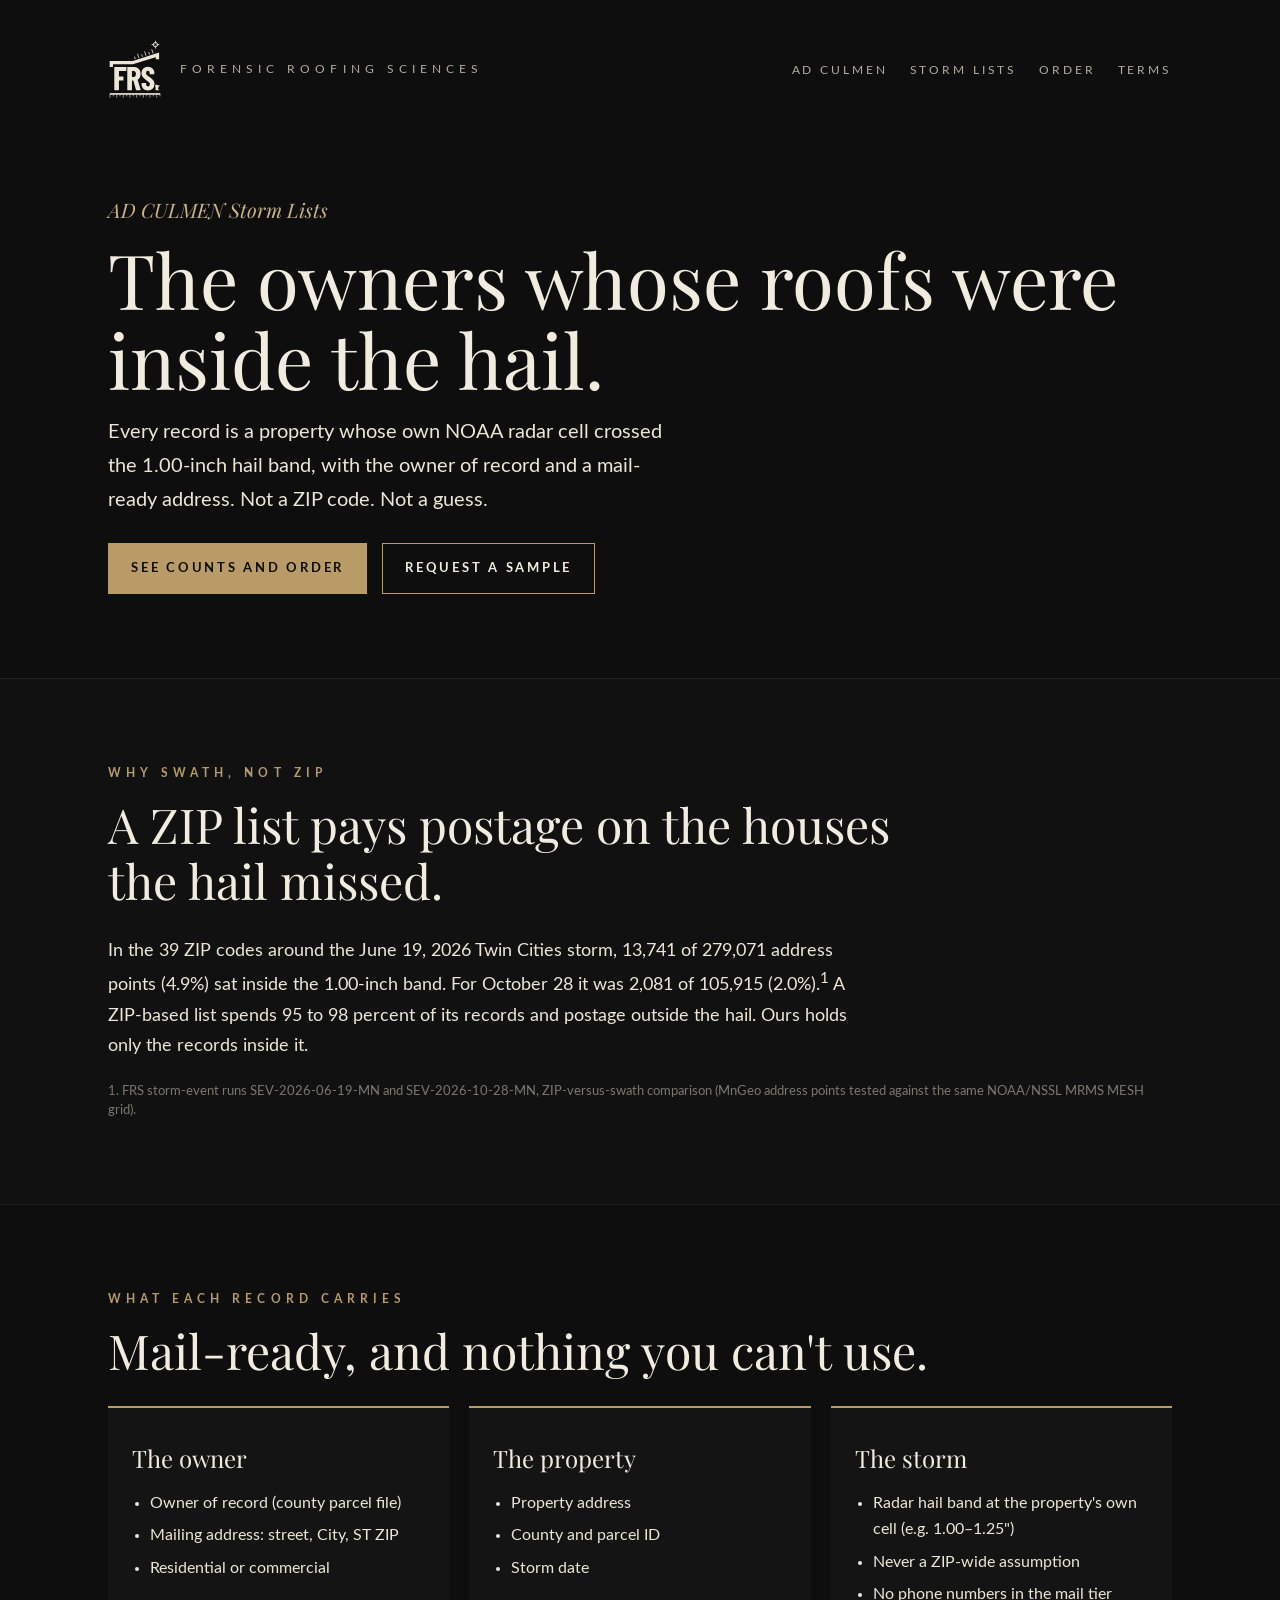
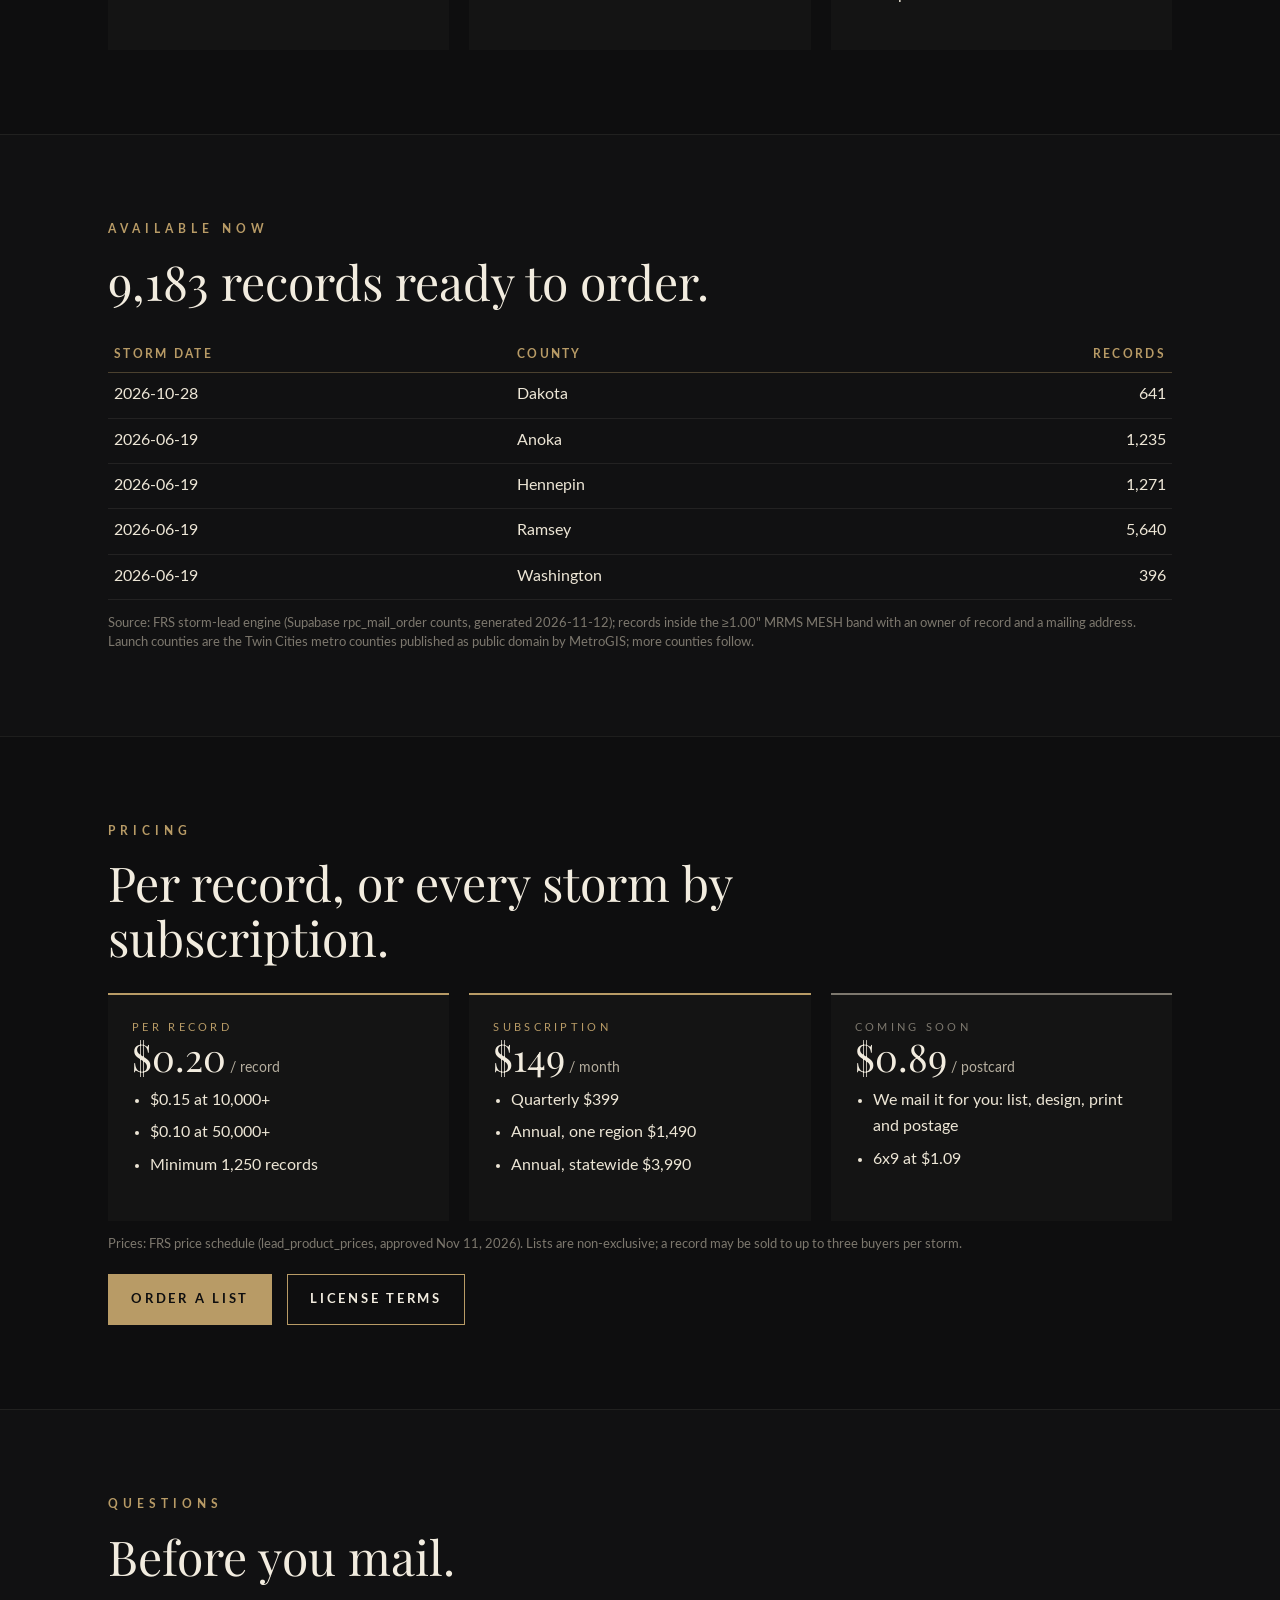
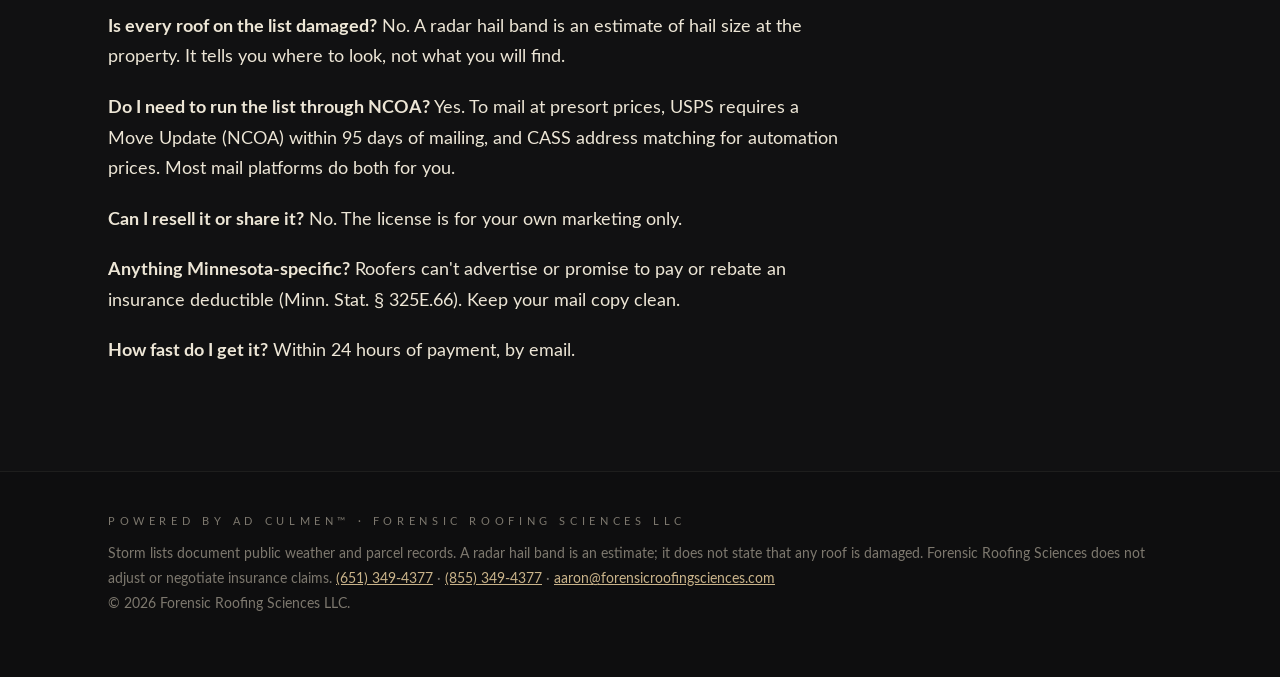
==== storm-lists/index.html @ 27897475 "Storm Lists page, counts, payment-link config" ====
<!doctype html><html lang="en"><head><meta charset="utf-8"><meta name="viewport" content="width=device-width,initial-scale=1">
<title>AD CULMEN Storm Lists | Owner lists inside the hail swath</title><meta name="description" content="Owner-of-record mailing lists for properties inside the 1.00-inch radar hail band. Swath-verified, not ZIP-based."><link rel="stylesheet" href="/assets/adc.css"></head>
<body><header><div class="wrap brand"><div class="l"><svg preserveAspectRatio="xMidYMid meet" xmlns="http://www.w3.org/2000/svg" viewBox="-14.6 -151.7 163.3 178.7" role="img" aria-label="FRS Forensic Roofing Sciences"><title>FRS Forensic Roofing Sciences</title><path d="M-4.6,-70 L-4.6,-83 L59.6,-83 L134.9,-106.7 L134.9,-93.7" fill="none" stroke="#EDE6D6" stroke-width="10" stroke-linejoin="miter" stroke-miterlimit="10"/><path d="M67.9,-94 L65.5,-101.6" fill="none" stroke="#EDE6D6" stroke-width="2.4"/><path d="M78.7,-97.4 L74.6,-110.4" fill="none" stroke="#EDE6D6" stroke-width="2.4"/><path d="M89.5,-100.8 L87,-108.4" fill="none" stroke="#EDE6D6" stroke-width="2.4"/><path d="M100.2,-104.2 L96.1,-117.2" fill="none" stroke="#EDE6D6" stroke-width="2.4"/><path d="M111,-107.6 L108.6,-115.2" fill="none" stroke="#EDE6D6" stroke-width="2.4"/><path d="M121.7,-111 L117.7,-123.9" fill="none" stroke="#EDE6D6" stroke-width="2.4"/><circle cx="128.9" cy="-137.7" r="6.5" fill="none" stroke="#EDE6D6" stroke-width="2.6"/><path d="M126,-137.7 L117.2,-137.7" fill="none" stroke="#EDE6D6" stroke-width="2.6"/><path d="M131.8,-137.7 L140.6,-137.7" fill="none" stroke="#EDE6D6" stroke-width="2.6"/><path d="M128.9,-140.6 L128.9,-149.4" fill="none" stroke="#EDE6D6" stroke-width="2.6"/><path d="M128.9,-134.8 L128.9,-126" fill="none" stroke="#EDE6D6" stroke-width="2.6"/><path d="M39.8 -57.9H19Q18.5 -57.9 18.5 -57.4V-41.6Q18.5 -41.1 19 -41.1H30.9Q31.4 -41.1 31.8 -40.8Q32.1 -40.4 32.1 -39.9V-30.2Q32.1 -29.7 31.8 -29.4Q31.4 -29 30.9 -29H19Q18.5 -29 18.5 -28.5V-1.2Q18.5 -0.7 18.1 -0.4Q17.8 0 17.3 0H5.6Q5.1 0 4.8 -0.4Q4.4 -0.7 4.4 -1.2V-68.8Q4.4 -69.3 4.8 -69.7Q5.1 -70 5.6 -70H39.8Q40.3 -70 40.7 -69.7Q41 -69.3 41 -68.8V-59.1Q41 -58.6 40.7 -58.2Q40.3 -57.9 39.8 -57.9ZM69.9 -1 62.2 -28.6Q62 -29 61.7 -29H58.3Q57.8 -29 57.8 -28.5V-1.2Q57.8 -0.7 57.5 -0.4Q57.1 0 56.6 0H44.9Q44.4 0 44.1 -0.4Q43.7 -0.7 43.7 -1.2V-68.8Q43.7 -69.3 44.1 -69.7Q44.4 -70 44.9 -70H65.1Q70.6 -70 74.9 -67.3Q79.2 -64.7 81.6 -59.9Q83.9 -55.1 83.9 -48.9Q83.9 -43 81.7 -38.5Q79.4 -34 75.4 -31.5Q75.2 -31.4 75.1 -31.2Q75 -31.1 75.1 -30.9L84.3 -1.4L84.4 -1Q84.4 0 83.3 0H71.3Q70.2 0 69.9 -1ZM57.8 -57.4V-40.3Q57.8 -39.8 58.3 -39.8H62.8Q65.9 -39.8 67.9 -42.2Q69.8 -44.7 69.8 -48.8Q69.8 -53 67.9 -55.5Q65.9 -57.9 62.8 -57.9H58.3Q57.8 -57.9 57.8 -57.4ZM86.9 -17.5V-20.4Q86.9 -20.9 87.2 -21.2Q87.6 -21.6 88.1 -21.6H99.6Q100.1 -21.6 100.5 -21.2Q100.8 -20.9 100.8 -20.4V-18.2Q100.8 -15.1 102.4 -13.2Q104 -11.3 106.4 -11.3Q108.8 -11.3 110.4 -13.1Q112 -14.9 112 -17.8Q112 -20.8 110 -23Q108 -25.1 102.2 -29.3Q97.2 -32.9 94.1 -35.7Q91 -38.5 88.8 -42.6Q86.6 -46.7 86.6 -52.1Q86.6 -60.6 91.9 -65.7Q97.2 -70.8 105.9 -70.8Q114.7 -70.8 120.1 -65.5Q125.4 -60.2 125.4 -51.6V-49.2Q125.4 -48.7 125.1 -48.4Q124.7 -48 124.2 -48H112.7Q112.2 -48 111.8 -48.4Q111.5 -48.7 111.5 -49.2V-51.9Q111.5 -55 110 -56.9Q108.4 -58.7 105.9 -58.7Q103.5 -58.7 102 -57Q100.5 -55.2 100.5 -52.1Q100.5 -49.1 102.4 -46.8Q104.3 -44.5 109.9 -40.4Q116.1 -35.8 119.2 -33Q122.4 -30.1 124.2 -26.7Q125.9 -23.2 125.9 -18.4Q125.9 -9.6 120.5 -4.4Q115.1 0.8 106.3 0.8Q100.5 0.8 96.1 -1.5Q91.7 -3.8 89.3 -8Q86.9 -12.1 86.9 -17.5Z" fill="#EDE6D6"/><path d="M127.8,-16.4 L132.1,-16.4 L132.1,-17.5 L132.5,-17.5 L133,-15.7 L134.8,-14.9 L136.6,-15.3 L137.8,-14 L138.4,-14.5 L139.5,-13.5 L140.9,-14.1 L141.2,-13.7 L143.7,-13.4 L141.1,-12.3 L137.9,-9.4 L137.9,-7.7 L136.8,-6.6 L137.2,-5.8 L136.9,-3.8 L139.7,-1.5 L140.1,-0 L129.4,0 L129.4,-5.4 L128.6,-6.3 L129.2,-7.7 L127.8,-16.4 Z" fill="#EDE6D6"/><rect x="-9.6" y="9" width="153.3" height="5" fill="#EDE6D6"/><path d="M-8.6,14 L-8.6,23 M1.5,14 L1.5,19 M11.6,14 L11.6,23 M21.7,14 L21.7,19 M31.7,14 L31.7,23 M41.8,14 L41.8,19 M51.9,14 L51.9,23 M62,14 L62,19 M72.1,14 L72.1,23 M82.2,14 L82.2,19 M92.3,14 L92.3,23 M102.4,14 L102.4,19 M112.4,14 L112.4,23 M122.5,14 L122.5,19 M132.6,14 L132.6,23 M142.7,14 L142.7,19" fill="none" stroke="#EDE6D6" stroke-width="1.8"/></svg><div class="track">Forensic Roofing Sciences</div></div>
<nav><a href="/">AD CULMEN</a><a href="/storm-lists/">Storm Lists</a><a href="/storm-lists/order/">Order</a><a href="/storm-lists/terms/">Terms</a></nav></div></header><main>
<section style="border-top:0"><div class="wrap"><div class="kick">AD CULMEN Storm Lists</div>
<h1>The owners whose roofs were inside the hail.</h1>
<p class="lede">Every record is a property whose own NOAA radar cell crossed the 1.00-inch hail band, with the owner of record and a mail-ready address. Not a ZIP code. Not a guess.</p>
<p style="margin-top:26px"><a class="btn solid" href="/storm-lists/order/">See counts and order</a> &nbsp; <a class="btn" href="mailto:aaron@forensicroofingsciences.com?subject=Storm%20list%20sample%20request">Request a sample</a></p></div></section>
<section class="alt"><div class="wrap"><div class="label">Why swath, not ZIP</div><h2>A ZIP list pays postage on the houses the hail missed.</h2>
<div class="prose"><p>In the 39 ZIP codes around the June 19, 2026 Twin Cities storm, 13,741 of 279,071 address points (4.9%) sat inside the 1.00-inch band. For October 28 it was 2,081 of 105,915 (2.0%).<sup>1</sup> A ZIP-based list spends 95 to 98 percent of its records and postage outside the hail. Ours holds only the records inside it.</p></div>
<p class="src">1. FRS storm-event runs SEV-2026-06-19-MN and SEV-2026-10-28-MN, ZIP-versus-swath comparison (MnGeo address points tested against the same NOAA/NSSL MRMS MESH grid).</p></div></section>
<section><div class="wrap"><div class="label">What each record carries</div><h2>Mail-ready, and nothing you can't use.</h2>
<div class="sl-grid"><div class="sl-card"><h3>The owner</h3><ul><li>Owner of record (county parcel file)</li><li>Mailing address: street, City, ST ZIP</li><li>Residential or commercial</li></ul></div>
<div class="sl-card"><h3>The property</h3><ul><li>Property address</li><li>County and parcel ID</li><li>Storm date</li></ul></div>
<div class="sl-card"><h3>The storm</h3><ul><li>Radar hail band at the property's own cell (e.g. 1.00–1.25")</li><li>Never a ZIP-wide assumption</li><li>No phone numbers in the mail tier</li></ul></div></div></div></section>
<section class="alt"><div class="wrap"><div class="label">Available now</div><h2>9,183 records ready to order.</h2>
<table class="sl-table"><tr><th>Storm date</th><th>County</th><th style="text-align:right">Records</th></tr><tr><td>2026-10-28</td><td>Dakota</td><td class="n">641</td></tr><tr><td>2026-06-19</td><td>Anoka</td><td class="n">1,235</td></tr><tr><td>2026-06-19</td><td>Hennepin</td><td class="n">1,271</td></tr><tr><td>2026-06-19</td><td>Ramsey</td><td class="n">5,640</td></tr><tr><td>2026-06-19</td><td>Washington</td><td class="n">396</td></tr></table>
<p class="src">Source: FRS storm-lead engine (Supabase rpc_mail_order counts, generated 2026-11-12); records inside the ≥1.00" MRMS MESH band with an owner of record and a mailing address. Launch counties are the Twin Cities metro counties published as public domain by MetroGIS; more counties follow.</p></div></section>
<section><div class="wrap"><div class="label">Pricing</div><h2>Per record, or every storm by subscription.</h2>
<div class="sl-grid"><div class="sl-card"><div class="tag" style="letter-spacing:.3em;font-size:11px;color:var(--champ)">PER RECORD</div><div class="sl-price">$0.20<small> / record</small></div><ul><li>$0.15 at 10,000+</li><li>$0.10 at 50,000+</li><li>Minimum 1,250 records</li></ul></div>
<div class="sl-card"><div class="tag" style="letter-spacing:.3em;font-size:11px;color:var(--champ)">SUBSCRIPTION</div><div class="sl-price">$149<small> / month</small></div><ul><li>Quarterly $399</li><li>Annual, one region $1,490</li><li>Annual, statewide $3,990</li></ul></div>
<div class="sl-card sl-soon"><div class="tag" style="letter-spacing:.3em;font-size:11px;color:var(--muted3)">COMING SOON</div><div class="sl-price">$0.89<small> / postcard</small></div><ul><li>We mail it for you: list, design, print and postage</li><li>6x9 at $1.09</li></ul></div></div>
<p class="src">Prices: FRS price schedule (lead_product_prices, approved Nov 11, 2026). Lists are non-exclusive; a record may be sold to up to three buyers per storm.</p>
<p style="margin-top:20px"><a class="btn solid" href="/storm-lists/order/">Order a list</a> &nbsp; <a class="btn" href="/storm-lists/terms/">License terms</a></p></div></section>
<section class="alt"><div class="wrap"><div class="label">Questions</div><h2>Before you mail.</h2><div class="prose">
<p><b>Is every roof on the list damaged?</b> No. A radar hail band is an estimate of hail size at the property. It tells you where to look, not what you will find.</p>
<p><b>Do I need to run the list through NCOA?</b> Yes. To mail at presort prices, USPS requires a Move Update (NCOA) within 95 days of mailing, and CASS address matching for automation prices. Most mail platforms do both for you.</p>
<p><b>Can I resell it or share it?</b> No. The license is for your own marketing only.</p>
<p><b>Anything Minnesota-specific?</b> Roofers can't advertise or promise to pay or rebate an insurance deductible (Minn. Stat. § 325E.66). Keep your mail copy clean.</p>
<p><b>How fast do I get it?</b> Within 24 hours of payment, by email.</p></div></div></section>
</main>
<footer><div class="wrap"><div class="track" style="font-size:11px;color:var(--muted3)">Powered by AD CULMEN™ · Forensic Roofing Sciences LLC</div>
<p style="margin-top:10px;font-size:14px">Storm lists document public weather and parcel records. A radar hail band is an estimate; it does not state that any roof is damaged.
Forensic Roofing Sciences does not adjust or negotiate insurance claims. <a href="tel:+16513494377">(651) 349-4377</a> · <a href="tel:+18553494377">(855) 349-4377</a> · <a href="mailto:aaron@forensicroofingsciences.com">aaron@forensicroofingsciences.com</a><br>© 2026 Forensic Roofing Sciences LLC.</p></div></footer>
</body></html>
---- assets/adc.css ----
@font-face{font-family:"Playfair Display";font-style:normal;font-weight:400;font-display:swap;src:url([data-uri]) format("woff")}
@font-face{font-family:"Playfair Display";font-style:italic;font-weight:400;font-display:swap;src:url([data-uri]) format("woff")}
@font-face{font-family:"Lato";font-style:normal;font-weight:400;font-display:swap;src:url([data-uri]) format("woff")}
@font-face{font-family:"Lato";font-style:normal;font-weight:700;font-display:swap;src:url([data-uri]) format("woff")}
:root{--bg:#0E0E0F;--bg2:#111112;--panel:#141414;--cream:#EDE6D6;--cream-hi:#F2ECDF;--champ:#B89B66;--champ-lt:#C9B38A;--muted:#9C978C;--muted2:#B5AE9F;--muted3:#7D786E;--rule:rgba(184,155,102,.35)}
*{box-sizing:border-box;margin:0;padding:0}
html{scroll-behavior:smooth}
body{background:var(--bg);color:var(--cream);font-family:"Lato",Helvetica,Arial,sans-serif;font-size:18px;line-height:1.7;-webkit-font-smoothing:antialiased}
a{color:var(--champ-lt)}
.wrap{max-width:1120px;margin:0 auto;padding:0 28px}
.track{letter-spacing:.42em;text-transform:uppercase;font-size:12px;color:var(--muted2)}
header{padding:40px 0 10px}
.brand{display:flex;align-items:center;gap:18px;justify-content:space-between}
.brand .l{display:flex;align-items:center;gap:18px}
.brand svg{width:54px;height:auto}
nav a{color:var(--muted2);text-decoration:none;font-size:12px;letter-spacing:.24em;text-transform:uppercase;margin-left:22px}
nav a:hover{color:var(--champ-lt)}
.serif{font-family:"Playfair Display",Georgia,serif}
.hero{padding:56px 0 80px;display:grid;grid-template-columns:1.05fr .95fr;gap:48px;align-items:start}
.kick{font-family:"Playfair Display",Georgia,serif;font-style:italic;color:var(--champ-lt);font-size:20px}
h1{font-family:"Playfair Display",Georgia,serif;font-weight:400;font-size:clamp(42px,6vw,76px);line-height:1.05;color:var(--cream-hi);margin:12px 0 16px}
h1 sup{font-size:.32em;vertical-align:super;font-family:"Lato",sans-serif}
.lede{font-size:20px;max-width:560px}
.lookup{margin-top:30px;background:var(--panel);border-top:2px solid var(--champ);padding:24px}
.lookup label{display:block;letter-spacing:.32em;text-transform:uppercase;font-size:11.5px;color:var(--champ);font-weight:700;margin-bottom:12px}
.row{display:flex;gap:10px;flex-wrap:wrap}
input[type=text],input[type=email]{flex:1 1 240px;background:#0B0B0C;border:1px solid rgba(237,230,214,.22);color:var(--cream-hi);padding:14px 16px;font-size:16px;font-family:inherit}
input::placeholder{color:var(--muted3)}
input:focus{outline:1px solid var(--champ);border-color:var(--champ)}
.btn{display:inline-block;padding:14px 22px;border:1px solid var(--champ);background:transparent;color:var(--cream-hi);text-decoration:none;letter-spacing:.22em;text-transform:uppercase;font-size:12.5px;font-weight:700;cursor:pointer;font-family:inherit}
.btn.solid{background:var(--champ);color:#0E0E0F}
.btn:hover{background:var(--champ-lt);color:#0E0E0F;border-color:var(--champ-lt)}
.note{font-size:13px;color:var(--muted3);margin-top:10px;line-height:1.55}
.example{background:var(--panel);border:1px solid var(--rule);padding:30px}
.example .tag{letter-spacing:.38em;text-transform:uppercase;font-size:11.5px;color:var(--champ);font-weight:700}
.example h3{font-family:"Playfair Display",Georgia,serif;font-weight:400;font-size:28px;color:var(--cream-hi);margin:8px 0 18px;line-height:1.2}
.kpis{display:grid;grid-template-columns:1fr 1fr;gap:18px;margin:6px 0 18px}
.kpi .n{font-family:"Playfair Display",Georgia,serif;font-size:40px;color:var(--cream-hi);line-height:1}
.kpi .t{font-size:13.5px;color:var(--muted2);margin-top:6px;line-height:1.45}
.clock{border-top:1px solid var(--rule);padding-top:14px;font-size:15.5px}
.src{font-size:12.5px;color:var(--muted3);margin-top:14px;line-height:1.5}
section{padding:84px 0;border-top:1px solid rgba(237,230,214,.07)}
section.alt{background:var(--bg2)}
.label{color:var(--champ);letter-spacing:.42em;text-transform:uppercase;font-size:12px;font-weight:700}
h2{font-family:"Playfair Display",Georgia,serif;font-weight:400;font-size:clamp(30px,4.2vw,48px);line-height:1.15;color:var(--cream-hi);margin:14px 0 28px;max-width:820px}
.prose{max-width:740px}.prose p{margin-bottom:20px}
.quote{font-family:"Playfair Display",Georgia,serif;font-style:italic;font-size:clamp(23px,2.8vw,30px);line-height:1.4;color:var(--cream-hi);border-left:1px solid var(--champ);padding-left:26px;margin:36px 0;max-width:780px}
.grid4{display:grid;grid-template-columns:repeat(4,1fr);gap:20px}
.card{background:var(--panel);border-top:2px solid var(--champ);padding:26px 24px}
.card h3{font-family:"Playfair Display",Georgia,serif;font-weight:400;font-size:22px;color:var(--cream-hi);margin-bottom:10px;line-height:1.25}
.card p{font-size:15.5px}
.flip{display:grid;grid-template-columns:1fr 1fr;gap:44px;align-items:center}
.book{position:relative;background:#000;border:1px solid rgba(237,230,214,.12);box-shadow:0 30px 80px rgba(0,0,0,.55);aspect-ratio:850/1100;overflow:hidden;touch-action:pan-y}
.book img{position:absolute;inset:0;width:100%;height:100%;object-fit:contain;opacity:0;transition:opacity .45s ease}
.book img.on{opacity:1}
.ctrls{display:flex;align-items:center;gap:14px;margin-top:16px}
.ctrls .pg{font-size:13px;letter-spacing:.2em;color:var(--muted2);text-transform:uppercase;min-width:110px;text-align:center}
.pgnote{font-size:13px;color:var(--muted3);margin-top:10px}
.canon{display:grid;grid-template-columns:repeat(3,1fr);margin-top:28px;border:1px solid var(--rule)}
.canon div{padding:28px 24px;border-right:1px solid var(--rule)}.canon div:last-child{border-right:0}
.canon .role{letter-spacing:.38em;text-transform:uppercase;font-size:11.5px;color:var(--champ);font-weight:700}
.canon .who{font-family:"Playfair Display",Georgia,serif;font-size:22px;color:var(--cream-hi);margin:10px 0 8px;line-height:1.25}
.canon p{font-size:15px;color:var(--muted2)}
.tiers{display:grid;grid-template-columns:repeat(3,1fr);gap:22px;margin-top:10px}
.tier{border:1px solid var(--rule);padding:30px 26px;background:var(--panel)}
.tier .nm{font-family:"Playfair Display",Georgia,serif;font-size:28px;color:var(--cream-hi)}
.tier .for{font-size:13px;letter-spacing:.24em;text-transform:uppercase;color:var(--champ);margin:6px 0 16px}
.tier ul{list-style:none;font-size:15.5px}.tier li{padding:7px 0;border-bottom:1px solid rgba(237,230,214,.08)}
.tier .price{margin-top:18px;font-size:13px;color:var(--muted3);letter-spacing:.14em;text-transform:uppercase}
.wait{margin-top:34px;max-width:640px}
.faq details{border-bottom:1px solid rgba(237,230,214,.12);padding:20px 0}
.faq summary{cursor:pointer;font-family:"Playfair Display",Georgia,serif;font-size:22px;color:var(--cream-hi);list-style:none}
.faq summary::-webkit-details-marker{display:none}
.faq summary::after{content:"+";float:right;color:var(--champ)}.faq details[open] summary::after{content:"–"}
.faq details p{margin-top:10px;max-width:780px}
.cta{text-align:center;padding:100px 0}
.cta .motto{font-family:"Playfair Display",Georgia,serif;font-style:italic;font-size:clamp(30px,4.4vw,50px);color:var(--cream-hi);line-height:1.2}
.cta .phone{font-family:"Playfair Display",Georgia,serif;font-size:32px;color:var(--champ-lt);text-decoration:none;display:inline-block;margin-top:22px}
footer{padding:40px 0 60px;border-top:1px solid rgba(237,230,214,.07);font-size:13px;color:var(--muted3);line-height:1.8}
@media (max-width:980px){.grid4{grid-template-columns:repeat(2,1fr)}}
@media (max-width:820px){.hero,.flip{grid-template-columns:1fr}.tiers,.canon{grid-template-columns:1fr}.canon div{border-right:0;border-bottom:1px solid var(--rule)}nav{display:none}body{font-size:17px}section{padding:60px 0}}
@media (max-width:520px){.grid4{grid-template-columns:1fr}.kpis{grid-template-columns:1fr}}

.storms{border-top:1px solid rgba(237,230,214,.07);border-bottom:1px solid rgba(237,230,214,.07);background:#0B0B0C}
.storms .wrap{display:grid;grid-template-columns:190px 1fr auto;gap:26px;align-items:center;padding-top:18px;padding-bottom:18px}
.storms .lbl{letter-spacing:.38em;text-transform:uppercase;font-size:11px;color:var(--champ);font-weight:700;line-height:1.6}
.storms .lbl small{display:block;letter-spacing:.12em;color:var(--muted3);font-weight:400;text-transform:none;font-size:11.5px;margin-top:4px}
.stage{position:relative;min-height:92px}
.st-item{position:absolute;inset:0;opacity:0;visibility:hidden;transition:opacity .9s ease,visibility 0s linear .9s}
.st-item.on{opacity:1;visibility:visible;transition:opacity .9s ease}
.st-when{font-size:12.5px;letter-spacing:.18em;text-transform:uppercase;color:var(--muted2)}
.st-where{font-family:"Playfair Display",Georgia,serif;font-size:21px;color:var(--cream-hi);line-height:1.25;margin:2px 0 6px}
.st-stats{display:flex;flex-wrap:wrap;gap:6px 18px;font-size:14px;color:var(--cream)}
.st-stats b{color:var(--champ-lt);font-weight:700}
.st-src{font-size:11.5px;color:var(--muted3);margin-top:5px}
.st-src a{color:var(--muted2)}
.st-ctrl{display:flex;gap:8px;align-items:center}
.st-ctrl button{background:none;border:1px solid var(--rule);color:var(--cream);width:34px;height:34px;cursor:pointer;font-size:15px}
.st-ctrl button:hover{border-color:var(--champ);color:var(--champ-lt)}
.st-count{font-size:11.5px;color:var(--muted3);letter-spacing:.14em;min-width:52px;text-align:center}
@media (max-width:820px){.storms .wrap{grid-template-columns:1fr;gap:10px}.stage{min-height:150px}}
@media (prefers-reduced-motion:reduce){.st-item,.st-item.on{transition:none}}

.sl-banner{background:#2a2418;border:1px solid var(--champ);color:var(--cream-hi);padding:12px 16px;font-size:14px;margin:18px 0}
.sl-grid{display:grid;grid-template-columns:repeat(3,1fr);gap:20px}.sl-grid2{display:grid;grid-template-columns:1.2fr .8fr;gap:28px}
.sl-card{background:var(--panel);border-top:2px solid var(--champ);padding:24px}.sl-card h3{font-family:"Playfair Display",Georgia,serif;font-weight:400;font-size:24px;color:var(--cream-hi);margin:6px 0 10px}
.sl-price{font-family:"Playfair Display",Georgia,serif;font-size:38px;color:var(--cream-hi);line-height:1}.sl-price small{font-family:"Lato",sans-serif;font-size:14px;color:var(--muted2)}
.sl-card ul{margin:12px 0 18px 18px;font-size:15.5px}.sl-card li{margin-bottom:6px}
.sl-table{width:100%;border-collapse:collapse;font-size:15.5px}.sl-table th{text-align:left;color:var(--champ);letter-spacing:.2em;text-transform:uppercase;font-size:11.5px;padding:8px 6px;border-bottom:1px solid var(--rule)}
.sl-table td{padding:9px 6px;border-bottom:1px solid rgba(237,230,214,.08)}.sl-table td.n{text-align:right;font-variant-numeric:tabular-nums}
.sl-pick label{display:flex;gap:10px;align-items:center;padding:8px 0;border-bottom:1px solid rgba(237,230,214,.08);font-size:16px}.sl-pick label span.c{margin-left:auto;color:var(--muted2);font-variant-numeric:tabular-nums}
select{background:#0B0B0C;border:1px solid rgba(237,230,214,.22);color:var(--cream-hi);padding:12px 14px;font-size:16px;font-family:inherit;width:100%}
.sl-total{font-family:"Playfair Display",Georgia,serif;font-size:44px;color:var(--cream-hi);line-height:1.1}
.sl-dim{opacity:.55}.sl-soon{border-top-color:var(--muted3)}
.sl-terms h3{font-family:"Playfair Display",Georgia,serif;font-weight:400;font-size:22px;color:var(--cream-hi);margin:28px 0 8px}.sl-terms p,.sl-terms li{font-size:16px;margin-bottom:10px}.sl-terms ol,.sl-terms ul{margin-left:22px}
@media(max-width:860px){.sl-grid,.sl-grid2{grid-template-columns:1fr}}
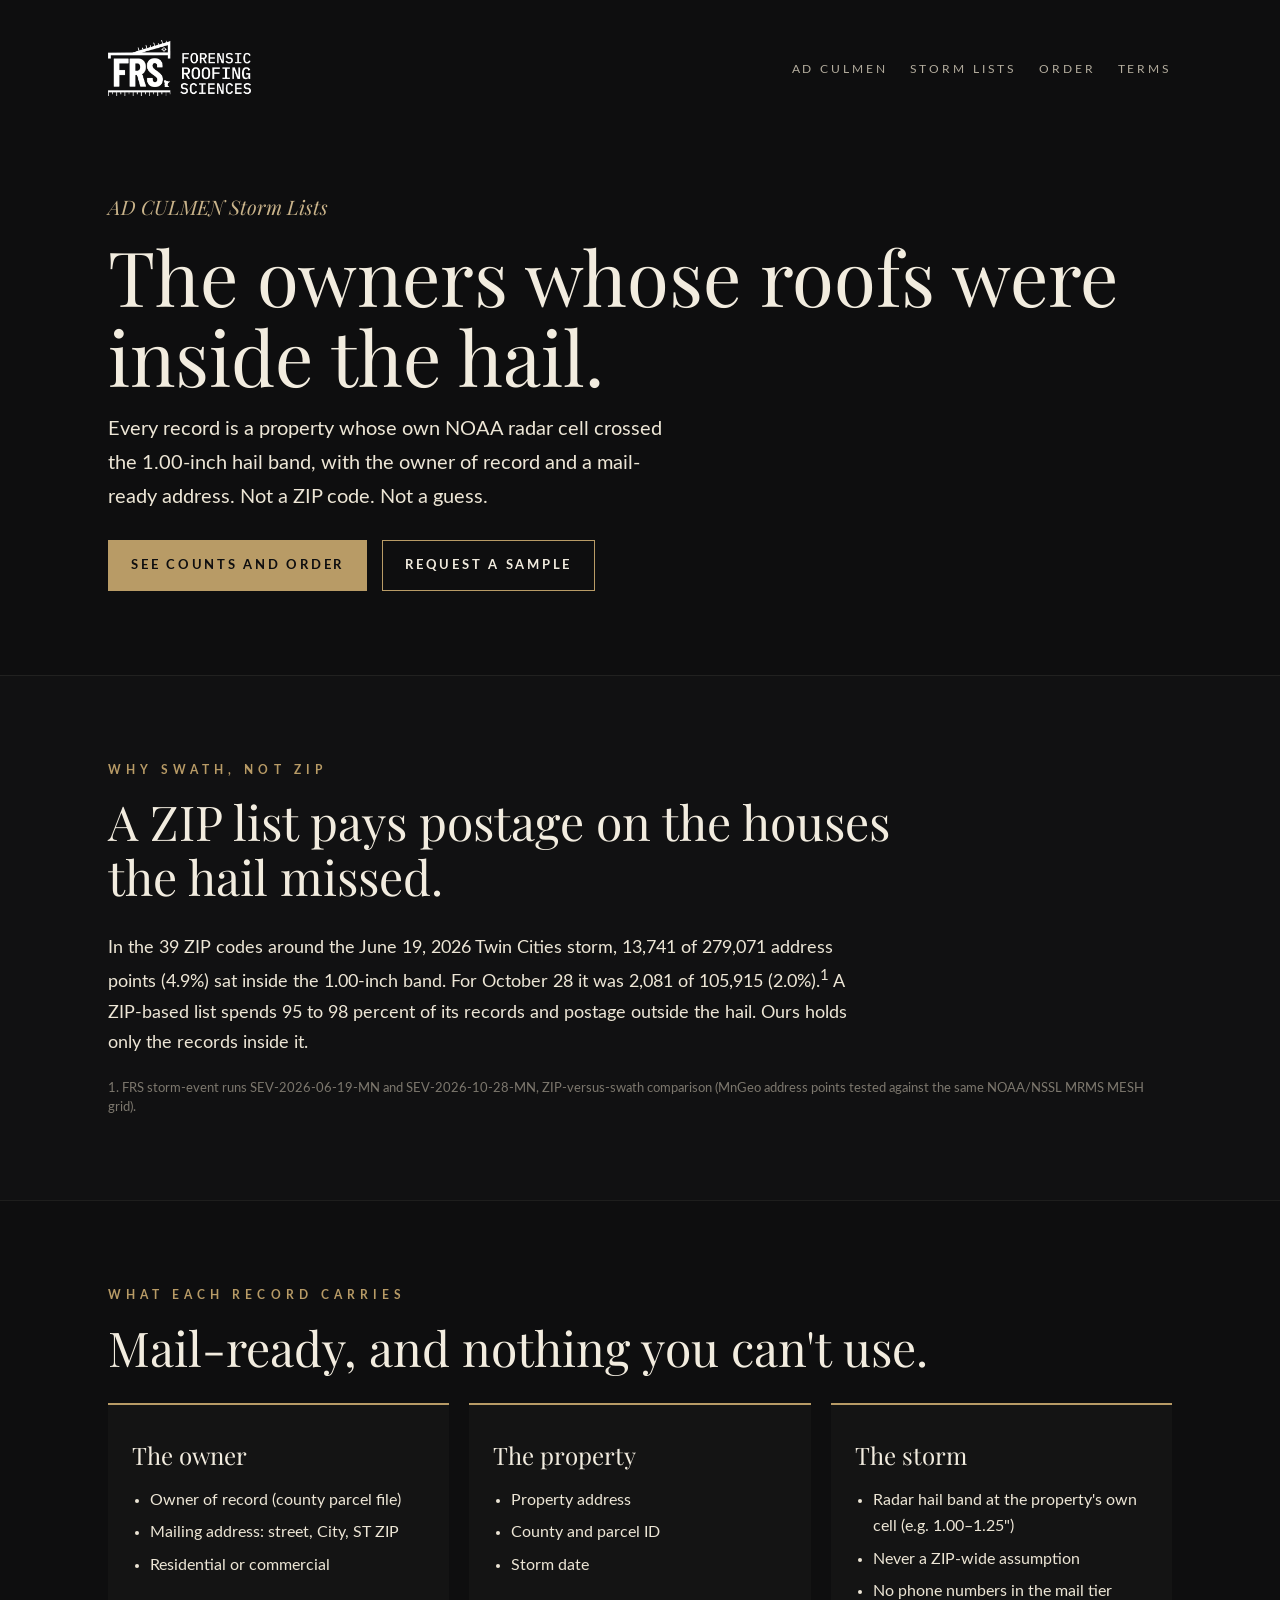
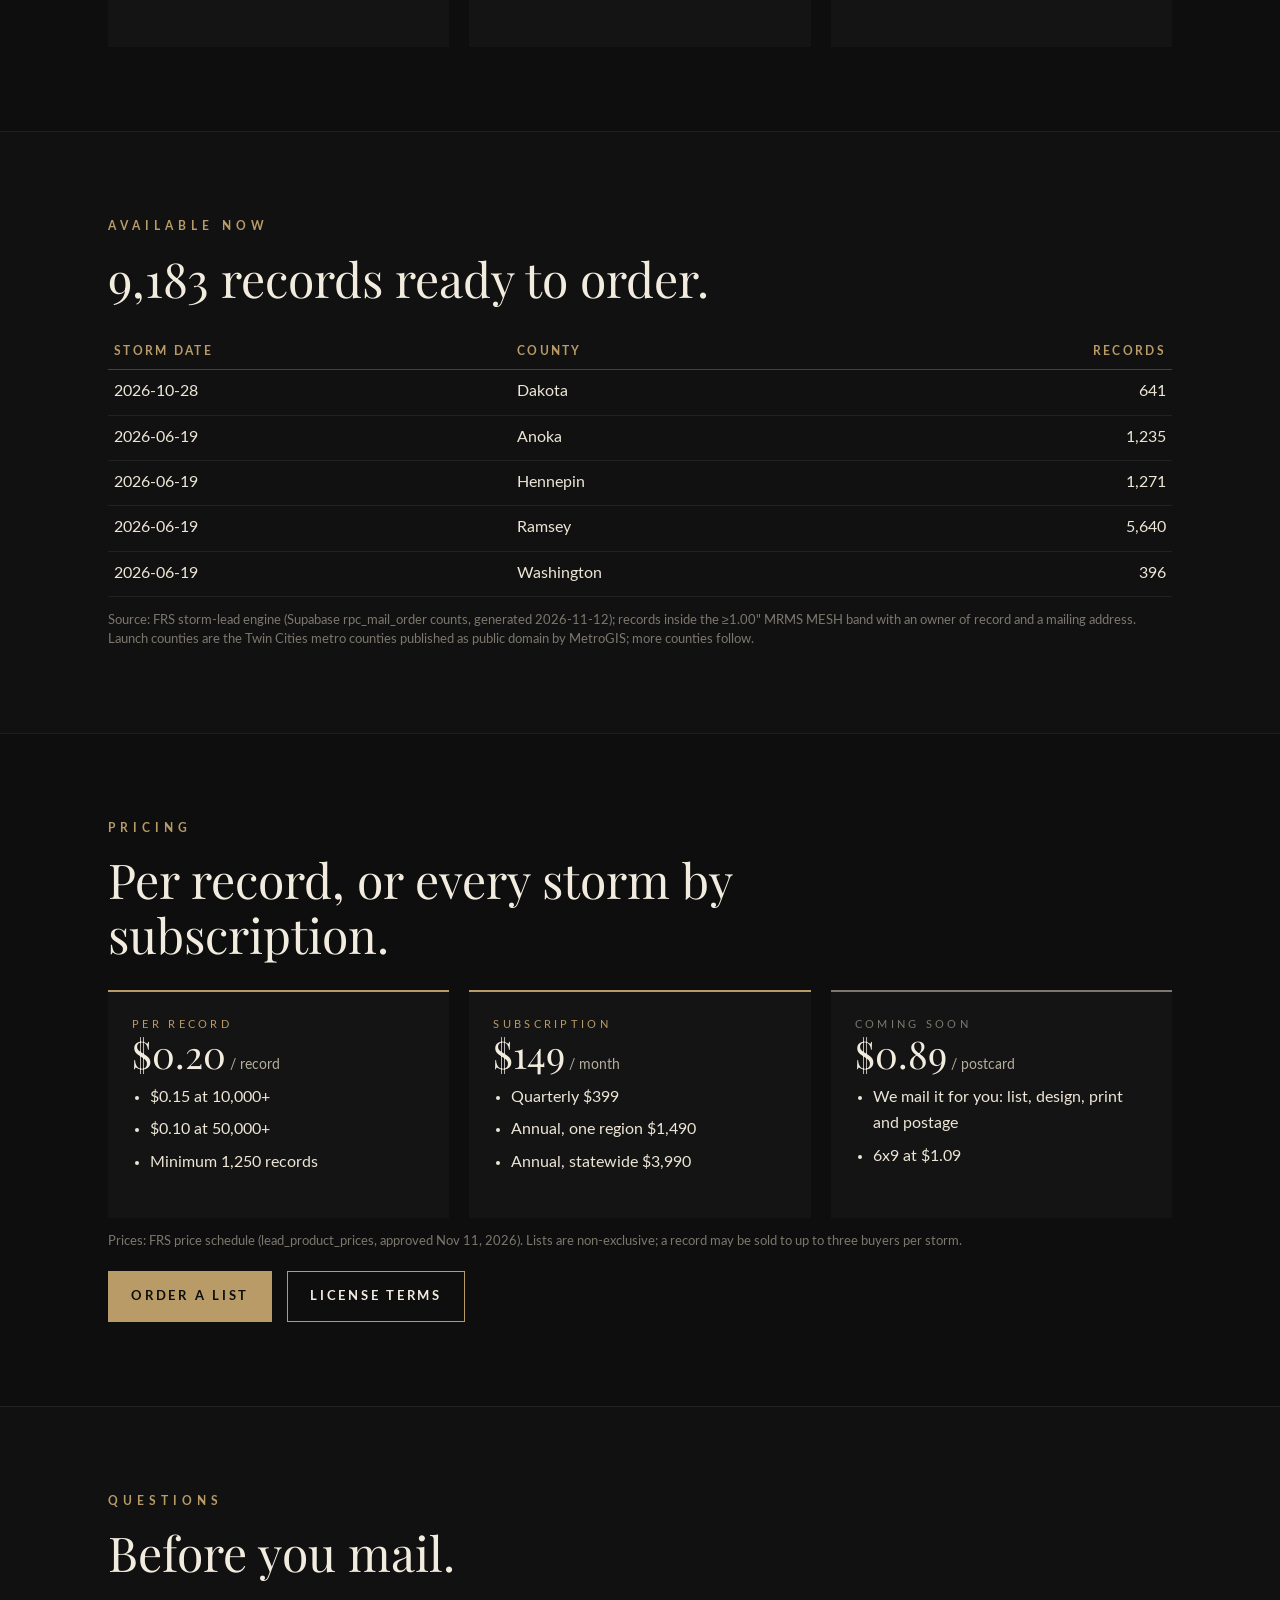
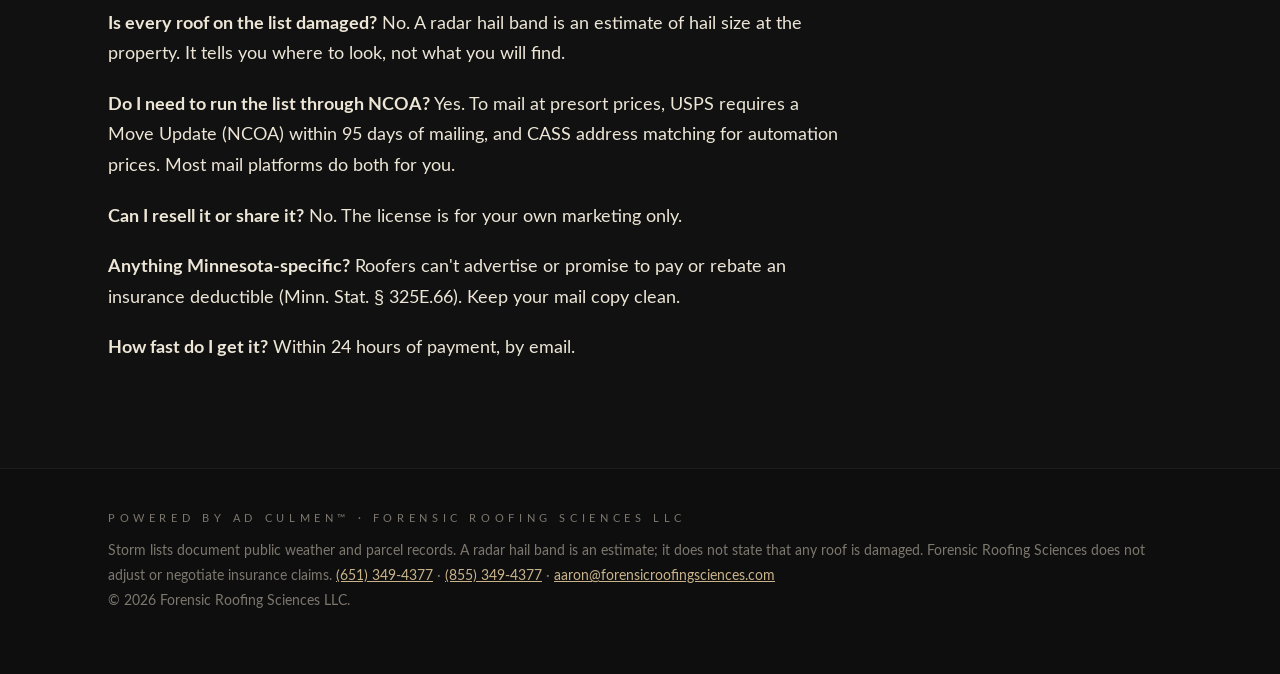
==== commit f937c85b: "Use Palmer Creations FRS logo in header (storm-lists)" ====
--- a/storm-lists/index.html
+++ b/storm-lists/index.html
@@ -1,6 +1,8 @@
 <!doctype html><html lang="en"><head><meta charset="utf-8"><meta name="viewport" content="width=device-width,initial-scale=1">
-<title>AD CULMEN Storm Lists | Owner lists inside the hail swath</title><meta name="description" content="Owner-of-record mailing lists for properties inside the 1.00-inch radar hail band. Swath-verified, not ZIP-based."><link rel="stylesheet" href="/assets/adc.css"></head>
-<body><header><div class="wrap brand"><div class="l"><svg preserveAspectRatio="xMidYMid meet" xmlns="http://www.w3.org/2000/svg" viewBox="-14.6 -151.7 163.3 178.7" role="img" aria-label="FRS Forensic Roofing Sciences"><title>FRS Forensic Roofing Sciences</title><path d="M-4.6,-70 L-4.6,-83 L59.6,-83 L134.9,-106.7 L134.9,-93.7" fill="none" stroke="#EDE6D6" stroke-width="10" stroke-linejoin="miter" stroke-miterlimit="10"/><path d="M67.9,-94 L65.5,-101.6" fill="none" stroke="#EDE6D6" stroke-width="2.4"/><path d="M78.7,-97.4 L74.6,-110.4" fill="none" stroke="#EDE6D6" stroke-width="2.4"/><path d="M89.5,-100.8 L87,-108.4" fill="none" stroke="#EDE6D6" stroke-width="2.4"/><path d="M100.2,-104.2 L96.1,-117.2" fill="none" stroke="#EDE6D6" stroke-width="2.4"/><path d="M111,-107.6 L108.6,-115.2" fill="none" stroke="#EDE6D6" stroke-width="2.4"/><path d="M121.7,-111 L117.7,-123.9" fill="none" stroke="#EDE6D6" stroke-width="2.4"/><circle cx="128.9" cy="-137.7" r="6.5" fill="none" stroke="#EDE6D6" stroke-width="2.6"/><path d="M126,-137.7 L117.2,-137.7" fill="none" stroke="#EDE6D6" stroke-width="2.6"/><path d="M131.8,-137.7 L140.6,-137.7" fill="none" stroke="#EDE6D6" stroke-width="2.6"/><path d="M128.9,-140.6 L128.9,-149.4" fill="none" stroke="#EDE6D6" stroke-width="2.6"/><path d="M128.9,-134.8 L128.9,-126" fill="none" stroke="#EDE6D6" stroke-width="2.6"/><path d="M39.8 -57.9H19Q18.5 -57.9 18.5 -57.4V-41.6Q18.5 -41.1 19 -41.1H30.9Q31.4 -41.1 31.8 -40.8Q32.1 -40.4 32.1 -39.9V-30.2Q32.1 -29.7 31.8 -29.4Q31.4 -29 30.9 -29H19Q18.5 -29 18.5 -28.5V-1.2Q18.5 -0.7 18.1 -0.4Q17.8 0 17.3 0H5.6Q5.1 0 4.8 -0.4Q4.4 -0.7 4.4 -1.2V-68.8Q4.4 -69.3 4.8 -69.7Q5.1 -70 5.6 -70H39.8Q40.3 -70 40.7 -69.7Q41 -69.3 41 -68.8V-59.1Q41 -58.6 40.7 -58.2Q40.3 -57.9 39.8 -57.9ZM69.9 -1 62.2 -28.6Q62 -29 61.7 -29H58.3Q57.8 -29 57.8 -28.5V-1.2Q57.8 -0.7 57.5 -0.4Q57.1 0 56.6 0H44.9Q44.4 0 44.1 -0.4Q43.7 -0.7 43.7 -1.2V-68.8Q43.7 -69.3 44.1 -69.7Q44.4 -70 44.9 -70H65.1Q70.6 -70 74.9 -67.3Q79.2 -64.7 81.6 -59.9Q83.9 -55.1 83.9 -48.9Q83.9 -43 81.7 -38.5Q79.4 -34 75.4 -31.5Q75.2 -31.4 75.1 -31.2Q75 -31.1 75.1 -30.9L84.3 -1.4L84.4 -1Q84.4 0 83.3 0H71.3Q70.2 0 69.9 -1ZM57.8 -57.4V-40.3Q57.8 -39.8 58.3 -39.8H62.8Q65.9 -39.8 67.9 -42.2Q69.8 -44.7 69.8 -48.8Q69.8 -53 67.9 -55.5Q65.9 -57.9 62.8 -57.9H58.3Q57.8 -57.9 57.8 -57.4ZM86.9 -17.5V-20.4Q86.9 -20.9 87.2 -21.2Q87.6 -21.6 88.1 -21.6H99.6Q100.1 -21.6 100.5 -21.2Q100.8 -20.9 100.8 -20.4V-18.2Q100.8 -15.1 102.4 -13.2Q104 -11.3 106.4 -11.3Q108.8 -11.3 110.4 -13.1Q112 -14.9 112 -17.8Q112 -20.8 110 -23Q108 -25.1 102.2 -29.3Q97.2 -32.9 94.1 -35.7Q91 -38.5 88.8 -42.6Q86.6 -46.7 86.6 -52.1Q86.6 -60.6 91.9 -65.7Q97.2 -70.8 105.9 -70.8Q114.7 -70.8 120.1 -65.5Q125.4 -60.2 125.4 -51.6V-49.2Q125.4 -48.7 125.1 -48.4Q124.7 -48 124.2 -48H112.7Q112.2 -48 111.8 -48.4Q111.5 -48.7 111.5 -49.2V-51.9Q111.5 -55 110 -56.9Q108.4 -58.7 105.9 -58.7Q103.5 -58.7 102 -57Q100.5 -55.2 100.5 -52.1Q100.5 -49.1 102.4 -46.8Q104.3 -44.5 109.9 -40.4Q116.1 -35.8 119.2 -33Q122.4 -30.1 124.2 -26.7Q125.9 -23.2 125.9 -18.4Q125.9 -9.6 120.5 -4.4Q115.1 0.8 106.3 0.8Q100.5 0.8 96.1 -1.5Q91.7 -3.8 89.3 -8Q86.9 -12.1 86.9 -17.5Z" fill="#EDE6D6"/><path d="M127.8,-16.4 L132.1,-16.4 L132.1,-17.5 L132.5,-17.5 L133,-15.7 L134.8,-14.9 L136.6,-15.3 L137.8,-14 L138.4,-14.5 L139.5,-13.5 L140.9,-14.1 L141.2,-13.7 L143.7,-13.4 L141.1,-12.3 L137.9,-9.4 L137.9,-7.7 L136.8,-6.6 L137.2,-5.8 L136.9,-3.8 L139.7,-1.5 L140.1,-0 L129.4,0 L129.4,-5.4 L128.6,-6.3 L129.2,-7.7 L127.8,-16.4 Z" fill="#EDE6D6"/><rect x="-9.6" y="9" width="153.3" height="5" fill="#EDE6D6"/><path d="M-8.6,14 L-8.6,23 M1.5,14 L1.5,19 M11.6,14 L11.6,23 M21.7,14 L21.7,19 M31.7,14 L31.7,23 M41.8,14 L41.8,19 M51.9,14 L51.9,23 M62,14 L62,19 M72.1,14 L72.1,23 M82.2,14 L82.2,19 M92.3,14 L92.3,23 M102.4,14 L102.4,19 M112.4,14 L112.4,23 M122.5,14 L122.5,19 M132.6,14 L132.6,23 M142.7,14 L142.7,19" fill="none" stroke="#EDE6D6" stroke-width="1.8"/></svg><div class="track">Forensic Roofing Sciences</div></div>
+<title>AD CULMEN Storm Lists | Owner lists inside the hail swath</title><meta name="description" content="Owner-of-record mailing lists for properties inside the 1.00-inch radar hail band. Swath-verified, not ZIP-based."><link rel="stylesheet" href="/assets/adc.css"><link rel="icon" href="/assets/brand/frs-favicon-48.png" sizes="48x48" type="image/png">
+<link rel="apple-touch-icon" href="/assets/brand/frs-apple-touch-icon.png">
+</head>
+<body><header><div class="wrap brand"><div class="l"><img src="/assets/brand/frs-horizontal-white.png" alt="Forensic Roofing Sciences" height="56" style="height:56px;width:auto;display:block" decoding="async"></div>
 <nav><a href="/">AD CULMEN</a><a href="/storm-lists/">Storm Lists</a><a href="/storm-lists/order/">Order</a><a href="/storm-lists/terms/">Terms</a></nav></div></header><main>
 <section style="border-top:0"><div class="wrap"><div class="kick">AD CULMEN Storm Lists</div>
 <h1>The owners whose roofs were inside the hail.</h1>
